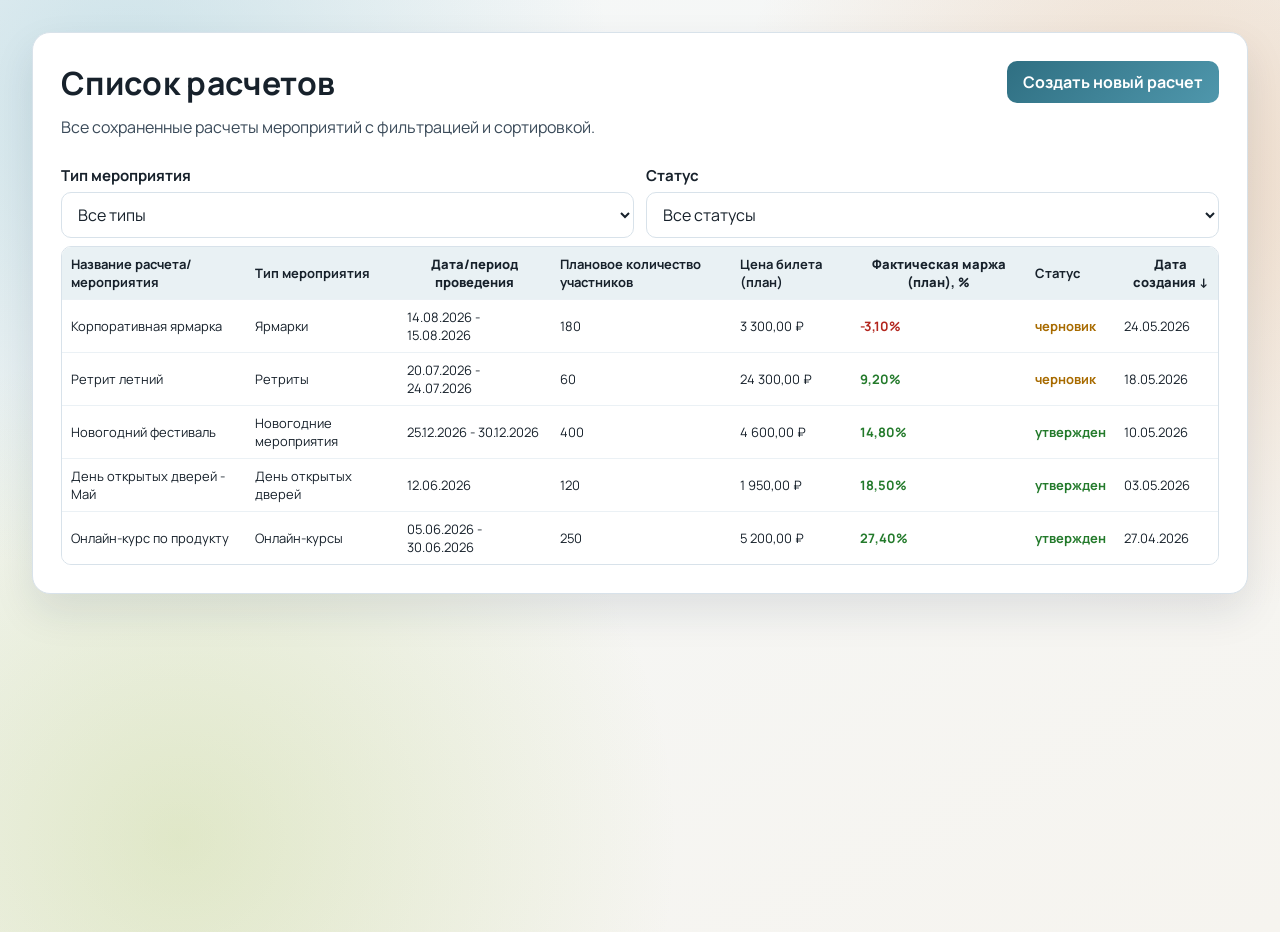
==== list.html @ 7dae2408 "Доработанная версия от 28.05.2026" ====
<!doctype html>
<html lang="ru">
  <head>
    <meta charset="UTF-8" />
    <meta name="viewport" content="width=device-width, initial-scale=1.0" />
    <title>Список расчетов мероприятий</title>
    <link rel="preconnect" href="https://fonts.googleapis.com" />
    <link rel="preconnect" href="https://fonts.gstatic.com" crossorigin />
    <link
      href="https://fonts.googleapis.com/css2?family=Manrope:wght@400;500;600;700;800&display=swap"
      rel="stylesheet"
    />
    <link rel="stylesheet" href="./src/ui/styles.css" />
  </head>
  <body>
    <main class="page page-wide">
      <section class="card" aria-labelledby="calc-list-title">
        <div class="list-toolbar">
          <div>
            <h1 id="calc-list-title">Список расчетов</h1>
            <p class="card-subtitle">
              Все сохраненные расчеты мероприятий с фильтрацией и сортировкой.
            </p>
          </div>
          <a class="link-btn" href="./index.html?mode=new">Создать новый расчет</a>
        </div>

        <section class="filters" aria-label="Фильтрация расчетов">
          <div class="field">
            <label for="filter-event-type">Тип мероприятия</label>
            <select id="filter-event-type">
              <option value="">Все типы</option>
            </select>
          </div>
          <div class="field">
            <label for="filter-status">Статус</label>
            <select id="filter-status">
              <option value="">Все статусы</option>
              <option value="черновик">черновик</option>
              <option value="утвержден">утвержден</option>
            </select>
          </div>
        </section>

        <div class="table-wrap">
          <table class="results-table list-table">
            <thead>
              <tr>
                <th>Название расчета/мероприятия</th>
                <th>Тип мероприятия</th>
                <th>
                  <button class="sort-btn" type="button" data-sort-field="event_date">
                    Дата/период проведения
                  </button>
                </th>
                <th>Плановое количество участников</th>
                <th>Цена билета (план)</th>
                <th>
                  <button class="sort-btn" type="button" data-sort-field="margin">
                    Фактическая маржа (план), %
                  </button>
                </th>
                <th>Статус</th>
                <th>
                  <button class="sort-btn" type="button" data-sort-field="created_at">
                    Дата создания
                  </button>
                </th>
                <th>Автор</th>
              </tr>
            </thead>
            <tbody id="calculations-table-body"></tbody>
          </table>
        </div>
      </section>
    </main>

    <script type="module" src="./src/ui/calculations-list.js"></script>
  </body>
</html>
---- src/ui/styles.css ----
:root {
  --brand-cyan: #6baec3;
  --brand-orange: #d68642;
  --brand-green: #a7c257;
  --brand-cyan-dark: #4f97ac;
  --brand-orange-soft: #e3c09a;
  --brand-green-soft: #c2ce9a;
  --brand-olive: #c2ce9a;
  --brand-beige: #ddbb92;
  --ink-900: #17212b;
  --ink-700: #3a4a59;
  --ink-500: #536577;
  --line: #d8e2ea;
  --surface: #ffffff;
  --surface-soft: #f7fbfd;
  --error: #b3261e;
  --warn: #a86b00;
  --ok: #237a2b;
  --focus: #129ab0;
  --action-bg: #2f6f82;
  --action-bg-hover: #255b6a;
  --action-fg: #ffffff;
  --secondary-bg: #edf5f8;
  --secondary-fg: #264d5a;
  --secondary-border: #bfd4de;
  --table-head-bg: #e9f1f4;
  --table-sticky-bg: #f3f7f8;
  --table-key-bg: rgba(107, 174, 195, 0.14);
  --table-key-head-bg: rgba(107, 174, 195, 0.24);
  --bg-radial-1: rgba(107, 174, 195, 0.3);
  --bg-radial-2: rgba(214, 134, 66, 0.24);
  --bg-radial-3: rgba(167, 194, 87, 0.28);
  --bg-grad-from: #f5f8f9;
  --bg-grad-to: #f6f4ef;
  --intro-grad-1: rgba(167, 194, 87, 0.26);
  --intro-grad-2: rgba(214, 134, 66, 0.22);
  --intro-grad-3: rgba(107, 174, 195, 0.22);
  --card-shadow: 0 18px 40px rgba(24, 42, 66, 0.1);
}

body[data-theme="sun"] {
  --brand-cyan: #74b5c9;
  --brand-orange: #d88945;
  --brand-green: #adc861;
  --brand-cyan-dark: #5a9db2;
  --brand-orange-soft: #e8c9a7;
  --brand-green-soft: #c9d6a5;
  --action-bg: #3a7586;
  --action-bg-hover: #2f6271;
  --secondary-bg: #f5ece2;
  --secondary-fg: #534639;
  --secondary-border: #d8c8b5;
  --table-head-bg: #f1ebe4;
  --table-sticky-bg: #f7f2ec;
  --table-key-bg: rgba(216, 137, 69, 0.16);
  --table-key-head-bg: rgba(216, 137, 69, 0.24);
  --bg-radial-1: rgba(216, 137, 69, 0.26);
  --bg-radial-2: rgba(232, 201, 167, 0.32);
  --bg-radial-3: rgba(173, 200, 97, 0.24);
  --bg-grad-from: #fff8f2;
  --bg-grad-to: #f4ece1;
  --intro-grad-1: rgba(216, 137, 69, 0.28);
  --intro-grad-2: rgba(232, 201, 167, 0.3);
  --intro-grad-3: rgba(173, 200, 97, 0.2);
  --card-shadow: 0 18px 40px rgba(108, 70, 30, 0.17);
}

body[data-theme="leaf"] {
  --brand-cyan: #66a9be;
  --brand-orange: #c97e3f;
  --brand-green: #9db74d;
  --brand-cyan-dark: #4a90a5;
  --brand-orange-soft: #dbb892;
  --brand-green-soft: #b8c78d;
  --action-bg: #3f6f3d;
  --action-bg-hover: #345a32;
  --secondary-bg: #eef4e2;
  --secondary-fg: #365135;
  --secondary-border: #c9d6af;
  --table-head-bg: #eaf0e0;
  --table-sticky-bg: #f3f7ee;
  --table-key-bg: rgba(157, 183, 77, 0.16);
  --table-key-head-bg: rgba(157, 183, 77, 0.24);
  --bg-radial-1: rgba(157, 183, 77, 0.25);
  --bg-radial-2: rgba(102, 169, 190, 0.25);
  --bg-radial-3: rgba(201, 126, 63, 0.2);
  --bg-grad-from: #f6fbf3;
  --bg-grad-to: #ebf4e6;
  --intro-grad-1: rgba(157, 183, 77, 0.28);
  --intro-grad-2: rgba(102, 169, 190, 0.22);
  --intro-grad-3: rgba(201, 126, 63, 0.2);
  --card-shadow: 0 18px 40px rgba(54, 88, 46, 0.18);
}

body[data-theme="board"] {
  --brand-cyan: #5f9fb3;
  --brand-orange: #c97734;
  --brand-green: #93ae45;
  --brand-cyan-dark: #3f798b;
  --brand-orange-soft: #dcb48c;
  --brand-green-soft: #b4c283;
  --action-bg: #1f4f5e;
  --action-bg-hover: #173f4b;
  --action-fg: #ffffff;
  --secondary-bg: #f1eee7;
  --secondary-fg: #243843;
  --secondary-border: #c7c7c0;
  --table-head-bg: #e3e8eb;
  --table-sticky-bg: #eef2f4;
  --table-key-bg: rgba(95, 159, 179, 0.18);
  --table-key-head-bg: rgba(95, 159, 179, 0.28);
  --bg-radial-1: rgba(95, 159, 179, 0.26);
  --bg-radial-2: rgba(201, 119, 52, 0.24);
  --bg-radial-3: rgba(147, 174, 69, 0.24);
  --bg-grad-from: #f2f5f7;
  --bg-grad-to: #ece9e1;
  --intro-grad-1: rgba(95, 159, 179, 0.28);
  --intro-grad-2: rgba(201, 119, 52, 0.22);
  --intro-grad-3: rgba(147, 174, 69, 0.22);
  --card-shadow: 0 18px 40px rgba(23, 53, 63, 0.2);
}

* {
  box-sizing: border-box;
}

html,
body {
  margin: 0;
  padding: 0;
}

body {
  min-height: 100vh;
  font-family: "Manrope", "Segoe UI", sans-serif;
  color: var(--ink-900);
  background:
    radial-gradient(circle at 10% 10%, var(--bg-radial-1), transparent 34%),
    radial-gradient(circle at 92% 18%, var(--bg-radial-2), transparent 32%),
    radial-gradient(circle at 14% 90%, var(--bg-radial-3), transparent 36%),
    linear-gradient(150deg, var(--bg-grad-from), var(--bg-grad-to));
}

.page {
  width: min(1280px, calc(100vw - 40px));
  margin: 32px auto;
  animation: reveal 0.35s ease-out;
}

.page-wide {
  width: min(1380px, 95vw);
}

.card {
  background: var(--surface);
  border: 1px solid var(--line);
  border-radius: 18px;
  box-shadow: var(--card-shadow);
  padding: 28px;
}

h1 {
  margin: 0 0 10px 0;
  font-size: clamp(1.45rem, 1.2rem + 1vw, 2.1rem);
  letter-spacing: 0.01em;
}

h2 {
  margin: 8px 0 10px 0;
  font-size: 1.25rem;
  color: var(--brand-cyan-dark);
}

.card-subtitle {
  margin: 0 0 24px 0;
  color: var(--ink-700);
  line-height: 1.6;
  max-width: 900px;
}

.intro-panel {
  border: 1px solid var(--line);
  border-radius: 14px;
  background: linear-gradient(
    120deg,
    var(--intro-grad-1),
    var(--intro-grad-2),
    var(--intro-grad-3)
  );
  padding: 12px;
  display: grid;
  gap: 12px;
}

.intro-steps {
  display: grid;
  grid-template-columns: repeat(3, minmax(0, 1fr));
  gap: 10px;
}

.intro-step {
  background: rgba(255, 255, 255, 0.78);
  border: 1px solid rgba(23, 33, 43, 0.08);
  border-radius: 12px;
  padding: 10px;
}

.intro-step h3 {
  margin: 0 0 4px 0;
  font-size: 0.96rem;
}

.intro-step p {
  margin: 0;
  color: var(--ink-700);
  font-size: 0.84rem;
  line-height: 1.35;
}

.theme-switch {
  display: flex;
  flex-wrap: wrap;
  gap: 8px;
}

.theme-btn {
  border: 1px solid #c7d8e4;
  border-radius: 999px;
  background: #fff;
  color: var(--ink-700);
  padding: 6px 12px;
  font-size: 0.82rem;
  font-weight: 700;
}

.theme-btn.is-active {
  background: linear-gradient(135deg, var(--brand-cyan), var(--brand-green));
  border-color: transparent;
  color: #fff;
}

form {
  display: grid;
  gap: 16px;
}

.field {
  display: grid;
  gap: 6px;
  min-width: 0;
}

label {
  font-size: 0.94rem;
  font-weight: 700;
  color: var(--ink-900);
}

label span {
  color: var(--error);
}

input,
select,
button,
.link-btn {
  font: inherit;
}

input,
select {
  width: 100%;
  min-width: 0;
  border: 1px solid var(--line);
  border-radius: 10px;
  padding: 10px 12px;
  background: #fff;
  color: var(--ink-900);
  transition: border-color 0.15s ease, box-shadow 0.15s ease;
}

input:focus,
select:focus {
  outline: none;
  border-color: var(--focus);
  box-shadow: 0 0 0 3px rgba(18, 154, 176, 0.18);
}

input[readonly] {
  background: #f0f5f8;
  color: var(--ink-700);
}

.invalid {
  border-color: var(--error);
}

.helper-text {
  margin: 0;
  color: var(--ink-500);
  font-size: 0.83rem;
  line-height: 1.35;
}

.error-text {
  min-height: 1em;
  margin: 0;
  color: var(--error);
  font-size: 0.81rem;
}

.warning-text {
  min-height: 1em;
  margin: 0;
  color: var(--warn);
  font-size: 0.9rem;
  font-weight: 700;
}

.date-range {
  display: grid;
  grid-template-columns: repeat(2, minmax(0, 1fr));
  gap: 10px;
}

.cost-structure,
.margin-block,
.results-block {
  border: 1px solid #cbd8df;
  background: var(--surface-soft);
  border-radius: 14px;
  padding: 14px;
  box-shadow: inset 0 0 0 1px rgba(255, 255, 255, 0.75);
}

.cost-lines {
  display: grid;
  gap: 12px;
}

.cost-row {
  border: 1px solid var(--line);
  border-radius: 12px;
  padding: 12px;
  display: grid;
  gap: 10px;
  background: #fff;
  overflow: hidden;
}

.row-head {
  display: flex;
  align-items: center;
  justify-content: space-between;
  gap: 10px;
}

.row-title {
  margin: 0;
  font-weight: 700;
  color: var(--ink-700);
}

.row-grid {
  display: grid;
  grid-template-columns: repeat(2, minmax(0, 1fr));
  gap: 10px;
}

.margin-grid {
  grid-template-columns: 1.5fr 1fr 1fr;
}

.cost-actions,
.actions {
  display: flex;
  gap: 10px;
}

.cost-actions {
  justify-content: flex-start;
}

.actions {
  justify-content: flex-end;
}

.action-bar {
  flex-wrap: wrap;
}

button,
.link-btn {
  border: 0;
  border-radius: 10px;
  padding: 10px 16px;
  font-weight: 700;
  cursor: pointer;
  text-decoration: none;
}

button,
.link-btn {
  background: linear-gradient(135deg, var(--action-bg), var(--brand-cyan-dark));
  color: var(--action-fg);
}

button:hover,
.link-btn:hover {
  background: linear-gradient(135deg, var(--action-bg-hover), var(--action-bg));
  filter: none;
}

button.btn-secondary {
  background: var(--secondary-bg);
  color: var(--secondary-fg);
  border: 1px solid var(--secondary-border);
}

button.btn-danger {
  background: #ffe9e7;
  color: #9f251f;
  padding: 8px 12px;
}

.table-wrap {
  overflow-x: auto;
  border: 1px solid var(--line);
  border-radius: 10px;
  background: #fff;
}

.results-table {
  width: 100%;
  border-collapse: collapse;
  min-width: 980px;
}

.results-table th,
.results-table td {
  border-bottom: 1px solid #ebf1f5;
  padding: 8px 9px;
  text-align: left;
  font-size: 0.81rem;
  white-space: normal;
}

.results-table th {
  background: var(--table-head-bg);
  color: var(--ink-900);
  position: sticky;
  top: 0;
  z-index: 2;
}

.results-table tbody tr:last-child td {
  border-bottom: 0;
}

.results-table .sticky-col {
  position: sticky;
  left: 0;
  z-index: 3;
  background: var(--table-sticky-bg);
  font-weight: 700;
}

.results-table th.sticky-col {
  z-index: 4;
  background: var(--table-head-bg);
}

.key-header {
  color: #3d6f7e;
  background: linear-gradient(180deg, var(--table-key-head-bg) 0%, transparent 100%) !important;
}

.key-cell {
  background: var(--table-key-bg);
}

.metric-neg {
  color: var(--error);
  font-weight: 700;
}

.metric-pos {
  color: var(--ok);
  font-weight: 700;
}

.status-loss {
  color: var(--error);
  font-weight: 700;
}

.status-breakeven {
  color: var(--warn);
  font-weight: 700;
}

.status-profit {
  color: var(--ok);
  font-weight: 700;
}

.list-toolbar {
  display: flex;
  justify-content: space-between;
  align-items: flex-start;
  gap: 14px;
}

.filters {
  display: grid;
  grid-template-columns: repeat(2, minmax(0, 1fr));
  gap: 12px;
  margin-bottom: 8px;
}

.list-table {
  min-width: 1280px;
}

.sort-btn {
  border: 0;
  background: transparent;
  color: inherit;
  font-size: inherit;
  font-weight: 800;
  padding: 0;
  cursor: pointer;
}

.list-row-clickable {
  cursor: pointer;
}

.list-row-clickable:hover {
  background: #f4fbfd;
}

.list-row-clickable:focus-visible {
  outline: 2px solid var(--focus);
  outline-offset: -2px;
}

@media (max-width: 980px) {
  .page {
    width: calc(100vw - 24px);
    margin: 16px auto;
  }

  .row-grid,
  .margin-grid,
  .filters,
  .date-range {
    grid-template-columns: minmax(0, 1fr);
  }

  .intro-steps {
    grid-template-columns: 1fr;
  }

  .list-toolbar {
    flex-direction: column;
    align-items: stretch;
  }
}

@media (max-width: 768px) {
  .card {
    padding: 16px;
    border-radius: 14px;
  }

  .card-subtitle {
    margin-bottom: 14px;
    font-size: 0.92rem;
  }

  .theme-switch {
    display: grid;
    grid-template-columns: repeat(2, minmax(0, 1fr));
  }

  .theme-btn {
    width: 100%;
  }

  .actions,
  .cost-actions {
    flex-direction: column;
    align-items: stretch;
  }

  .actions button,
  .cost-actions button,
  .actions .link-btn {
    width: 100%;
  }

  .table-wrap {
    border: 0;
    background: transparent;
    overflow: visible;
  }

  .results-table {
    min-width: 0;
  }

  .results-table:not(.list-table) {
    border-collapse: separate;
    border-spacing: 0;
  }

  .results-table:not(.list-table) thead {
    display: none;
  }

  .results-table:not(.list-table) tbody {
    display: grid;
    gap: 10px;
  }

  .results-table:not(.list-table) tbody tr {
    display: block;
    border: 1px solid var(--line);
    border-radius: 12px;
    overflow: hidden;
    background: #fff;
  }

  .results-table:not(.list-table) tbody tr td {
    display: flex;
    justify-content: space-between;
    align-items: flex-start;
    gap: 12px;
    padding: 9px 10px;
    border-bottom: 1px solid #edf1f4;
    font-size: 0.84rem;
  }

  .results-table:not(.list-table) tbody tr td:last-child {
    border-bottom: 0;
  }

  .results-table:not(.list-table) td.sticky-col {
    position: static;
    background: var(--table-head-bg);
    font-weight: 800;
    color: var(--ink-900);
    padding: 10px 12px;
  }

  .results-table:not(.list-table) td[data-key]::before {
    font-weight: 700;
    color: var(--ink-700);
  }

  .results-table:not(.list-table) td[data-key="participants"]::before {
    content: "Участники";
  }

  .results-table:not(.list-table) td[data-key="ticketPrice"]::before {
    content: "Цена билета";
  }

  .results-table:not(.list-table) td[data-key="revenue"]::before {
    content: "Выручка";
  }

  .results-table:not(.list-table) td[data-key="variableCosts"]::before {
    content: "Переменные";
  }

  .results-table:not(.list-table) td[data-key="fixedCosts"]::before {
    content: "Фиксированные";
  }

  .results-table:not(.list-table) td[data-key="totalCosts"]::before {
    content: "Полные затраты";
  }

  .results-table:not(.list-table) td[data-key="profit"]::before {
    content: "Прибыль/убыток";
  }

  .results-table:not(.list-table) td[data-key="marginPercent"]::before {
    content: "Маржа";
  }

  .results-table:not(.list-table) td[data-key="costPerParticipant"]::before {
    content: "Себестоимость";
  }

  .results-table:not(.list-table) td[data-key="status"]::before {
    content: "Статус";
  }

  .results-table:not(.list-table) .key-cell {
    background: transparent;
  }

  .list-table {
    min-width: 0;
  }

  .list-table thead {
    display: none;
  }

  .list-table tbody {
    display: grid;
    gap: 10px;
  }

  .list-table tbody tr {
    display: block;
    border: 1px solid var(--line);
    border-radius: 12px;
    overflow: hidden;
    background: #fff;
  }

  .list-table tbody td {
    display: flex;
    justify-content: space-between;
    align-items: flex-start;
    gap: 12px;
    padding: 9px 10px;
    border-bottom: 1px solid #edf1f4;
    white-space: normal;
  }

  .list-table tbody td:last-child {
    border-bottom: 0;
  }

  .list-table tbody td::before {
    font-weight: 700;
    color: var(--ink-700);
    flex: 0 0 46%;
  }

  .list-table tbody td:nth-child(1)::before {
    content: "Расчет";
  }

  .list-table tbody td:nth-child(2)::before {
    content: "Тип";
  }

  .list-table tbody td:nth-child(3)::before {
    content: "Период";
  }

  .list-table tbody td:nth-child(4)::before {
    content: "План, чел.";
  }

  .list-table tbody td:nth-child(5)::before {
    content: "Цена билета";
  }

  .list-table tbody td:nth-child(6)::before {
    content: "Маржа";
  }

  .list-table tbody td:nth-child(7)::before {
    content: "Статус";
  }

  .list-table tbody td:nth-child(8)::before {
    content: "Создан";
  }

  .list-table tbody td:nth-child(9)::before {
    content: "Автор";
  }
}

@keyframes reveal {
  from {
    opacity: 0;
    transform: translateY(7px);
  }
  to {
    opacity: 1;
    transform: translateY(0);
  }
}
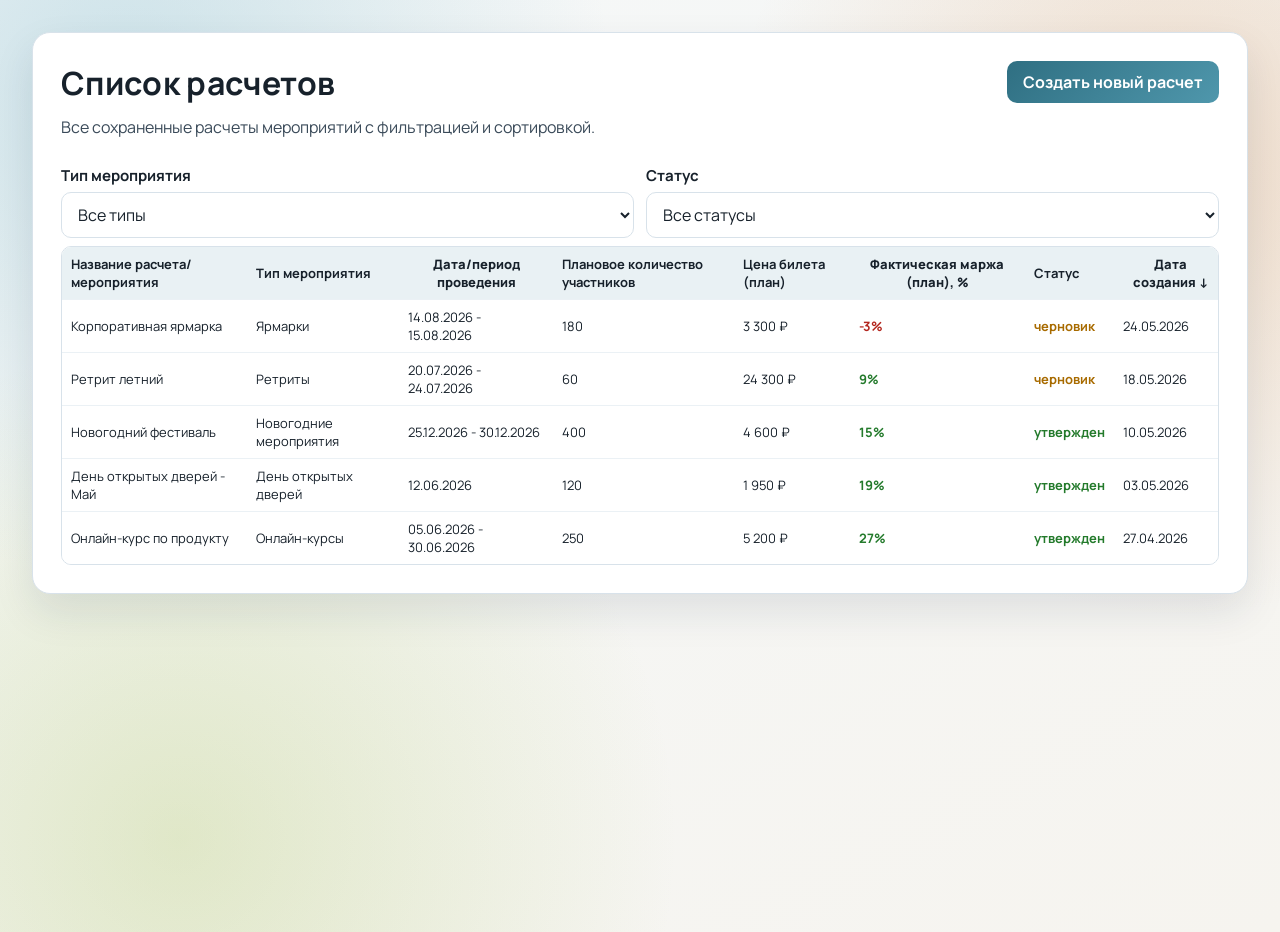
==== commit bda9bed2: "Публикация GitHub Pages и сохранение черновиков" ====
--- a/list.html
+++ b/list.html
@@ -36,8 +36,8 @@
             <label for="filter-status">Статус</label>
             <select id="filter-status">
               <option value="">Все статусы</option>
-              <option value="черновик">черновик</option>
-              <option value="утвержден">утвержден</option>
+              <option value="draft">черновик</option>
+              <option value="approved">утвержден</option>
             </select>
           </div>
         </section>
